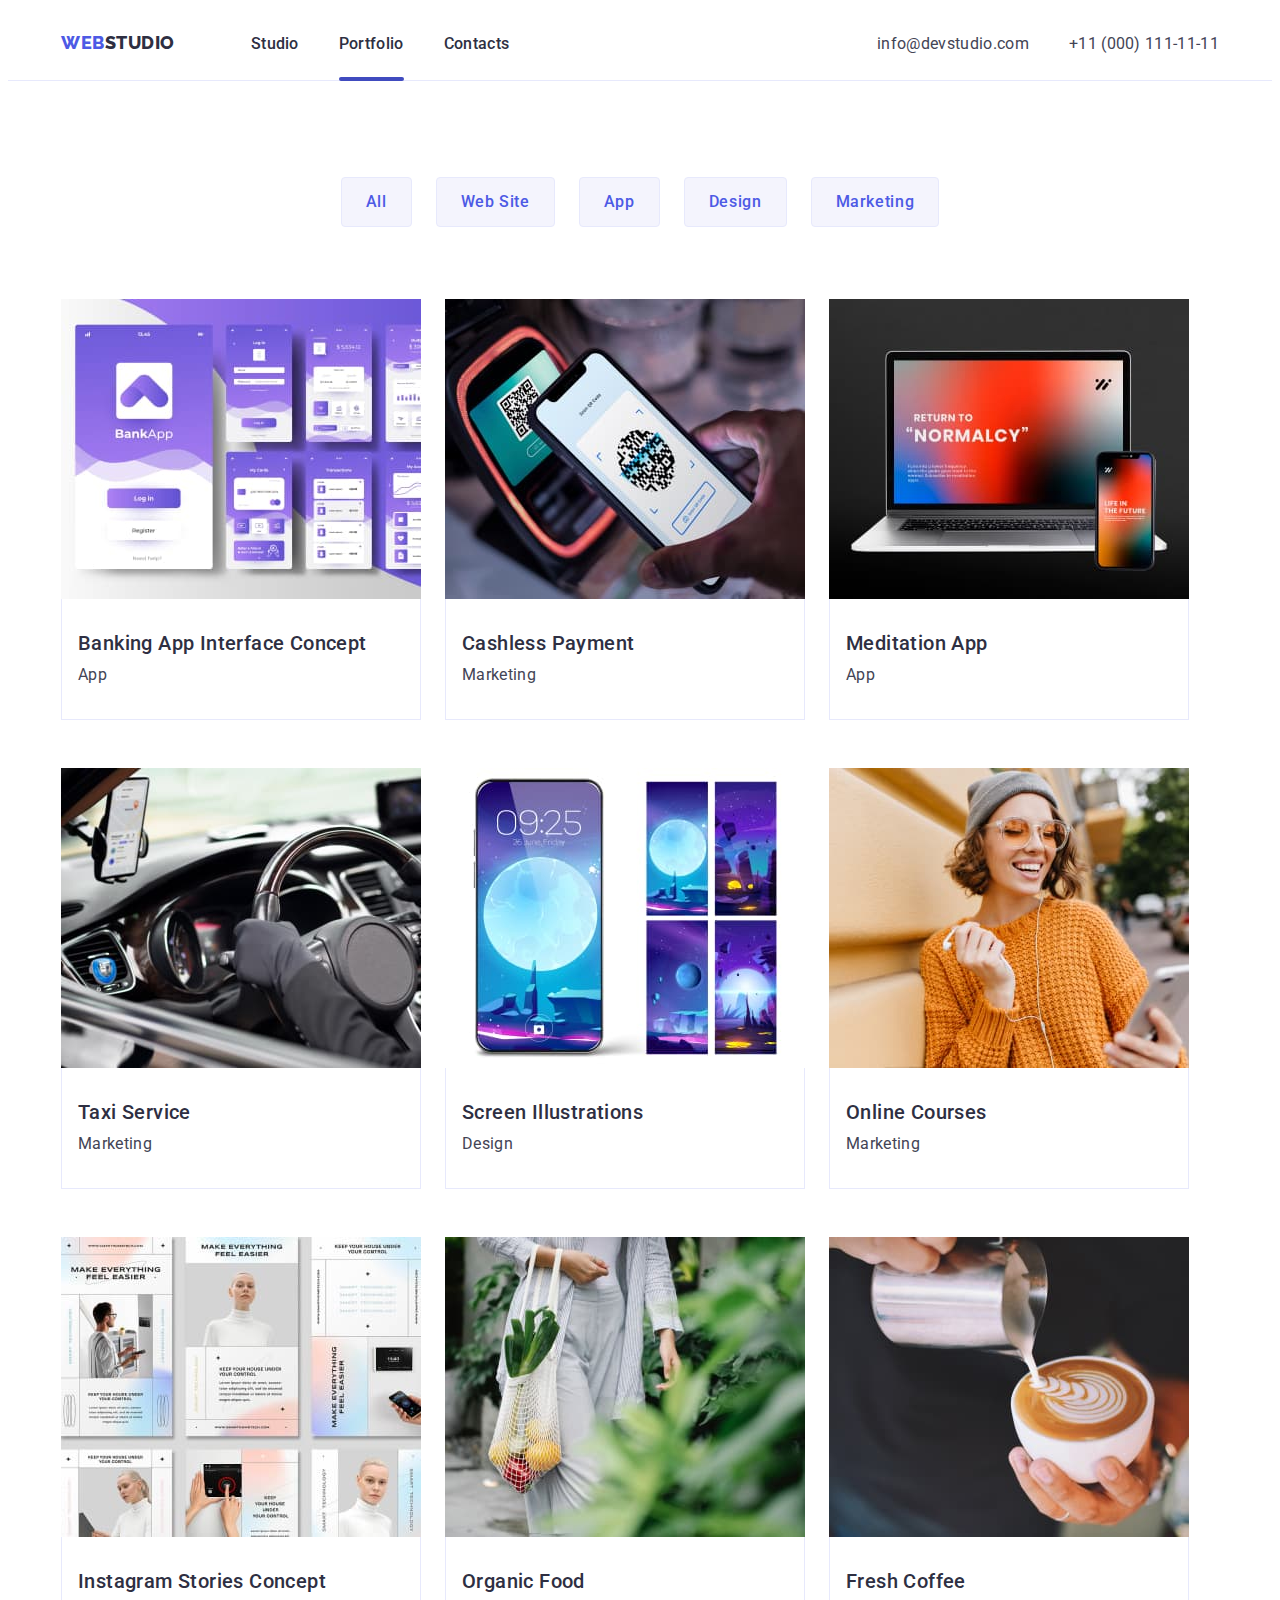
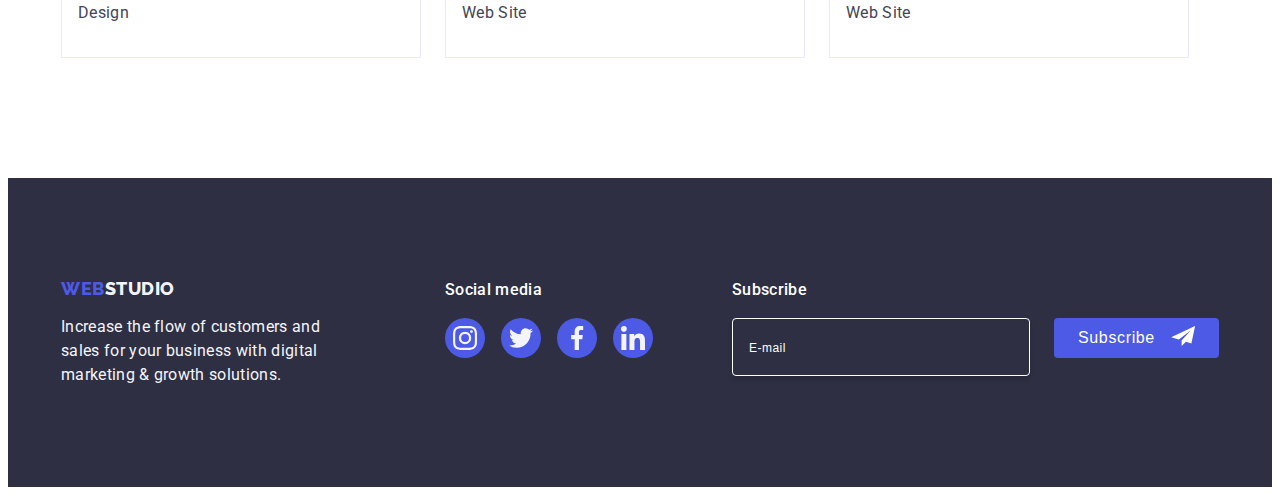
==== portfolio.html @ 1d6feeb5 "Initial commit" ====
<!DOCTYPE html>
<html lang="en">
  <head>
    <meta charset="UTF-8" />
    <meta http-equiv="X-UA-Compatible" content="IE=edge" />
    <meta name="viewport" content="width=device-width, initial-scale=1.0" />
    <link rel="preconnect" href="https://fonts.googleapis.com" />
    <link rel="preconnect" href="https://fonts.gstatic.com" crossorigin />
    <link
      href="https://fonts.googleapis.com/css2?family=Raleway:wght@800&family=Roboto:wght@400;500;700;900&display=swap"
      rel="stylesheet"
    />
    <link
      rel="stylesheet"
      href="https://cdnjs.cloudflare.com/ajax/libs/modern-normalize/1.1.0/modern-normalize.min.css"
      integrity="sha512-wpPYUAdjBVSE4KJnH1VR1HeZfpl1ub8YT/NKx4PuQ5NmX2tKuGu6U/JRp5y+Y8XG2tV+wKQpNHVUX03MfMFn9Q=="
      crossorigin="anonymous"
      referrerpolicy="no-referrer"
    />
    <link rel="stylesheet" href="./css/styles.css" />
    <title>WebStudio</title>
  </head>

  <body>
    <!-- HEADER -->
    <header class="header">
      <div class="container container-header">
        <nav class="header-navigation">
          <a class="logo link header-padding" href="./index.html"
            >Web<span class="logo-black">Studio</span></a
          >
          <ul class="header-menu list">
            <li class="header-item">
              <a class="header-link link header-padding" href="./index.html"
                >Studio</a
              >
            </li>
            <li class="header-item">
              <a
                class="header-link link header-padding current"
                href="./portfolio.html"
                >Portfolio</a
              >
            </li>
            <li class="header-item">
              <a class="header-link link header-padding" href="">Contacts</a>
            </li>
          </ul>
        </nav>
        <address class="contacts">
          <ul class="contacts-list list">
            <li>
              <a
                class="contacts-item link header-padding"
                href="mailto:info@devstudio.com"
                >info@devstudio.com</a
              >
            </li>
            <li>
              <a
                class="contacts-item link header-padding"
                href="tel:+110001111111"
                >+11 (000) 111-11-11</a
              >
            </li>
          </ul>
        </address>
      </div>
    </header>
    <main>
      <!-- FILTER -->
      <section class="portfolio">
        <div class="container">
          <h1 class="visually-hidden">Portfolio</h1>
          <ul class="filter-list list">
            <li class="filter-item">
              <button class="filter-btn" type="button">All</button>
            </li>
            <li class="filter-item">
              <button class="filter-btn" type="button">Web Site</button>
            </li>
            <li class="filter-item">
              <button class="filter-btn" type="button">App</button>
            </li>
            <li class="filter-item">
              <button class="filter-btn" type="button">Design</button>
            </li>
            <li class="filter-item">
              <button class="filter-btn" type="button">Marketing</button>
            </li>
          </ul>
          <ul class="portfolio-list list">
            <li class="portfolio-item">
              <a class="portfolio-link link" href="">
                <div class="portfolio-cover-wrap">
                  <img
                    src="./images/portfolio/banking.jpg"
                    alt="Banking app"
                    width="360"
                    height="300"
                  />
                  <p class="portfolio-cover-text">
                    14 Stylish and User-Friendly App Design Concepts · Task
                    Manager App · Calorie Tracker App · Exotic Fruit Ecommerce
                    App · Cloud Storage App
                  </p>
                </div>
                <div class="portfolio-item-footer">
                  <h2 class="portfolio-description">
                    Banking App Interface Concept
                  </h2>
                  <p class="portfolio-class">App</p>
                </div>
              </a>
            </li>
            <li class="portfolio-item">
              <a class="portfolio-link link" href="">
                <div class="portfolio-cover-wrap">
                  <img
                    src="./images/portfolio/cashless.jpg"
                    alt="Cashless Payment"
                    width="360"
                    height="300"
                  />
                  <p class="portfolio-cover-text">
                    14 Stylish and User-Friendly App Design Concepts · Task
                    Manager App · Calorie Tracker App · Exotic Fruit Ecommerce
                    App · Cloud Storage App
                  </p>
                </div>
                <div class="portfolio-item-footer">
                  <h2 class="portfolio-description">Cashless Payment</h2>
                  <p class="portfolio-class">Marketing</p>
                </div>
              </a>
            </li>
            <li class="portfolio-item">
              <a class="portfolio-link link" href="">
                <div class="portfolio-cover-wrap">
                  <img
                    src="./images/portfolio/meditation.jpg"
                    alt="Meditation App"
                    width="360"
                    height="300"
                  />
                  <p class="portfolio-cover-text">
                    14 Stylish and User-Friendly App Design Concepts · Task
                    Manager App · Calorie Tracker App · Exotic Fruit Ecommerce
                    App · Cloud Storage App
                  </p>
                </div>
                <div class="portfolio-item-footer">
                  <h2 class="portfolio-description">Meditation App</h2>
                  <p class="portfolio-class">App</p>
                </div>
              </a>
            </li>
            <li class="portfolio-item">
              <a class="portfolio-link link" href="">
                <div class="portfolio-cover-wrap">
                  <img
                    src="./images/portfolio/taxi.jpg"
                    alt="Taxi driver"
                    width="360"
                    height="300"
                  />
                  <p class="portfolio-cover-text">
                    14 Stylish and User-Friendly App Design Concepts · Task
                    Manager App · Calorie Tracker App · Exotic Fruit Ecommerce
                    App · Cloud Storage App
                  </p>
                </div>
                <div class="portfolio-item-footer">
                  <h2 class="portfolio-description">Taxi Service</h2>
                  <p class="portfolio-class">Marketing</p>
                </div>
              </a>
            </li>
            <li class="portfolio-item">
              <a class="portfolio-link link" href="">
                <div class="portfolio-cover-wrap">
                  <img
                    src="./images/portfolio/screen.jpg"
                    alt="Screen illustration on smartphone"
                    width="360"
                    height="300"
                  />
                  <p class="portfolio-cover-text">
                    14 Stylish and User-Friendly App Design Concepts · Task
                    Manager App · Calorie Tracker App · Exotic Fruit Ecommerce
                    App · Cloud Storage App
                  </p>
                </div>
                <div class="portfolio-item-footer">
                  <h2 class="portfolio-description">Screen Illustrations</h2>
                  <p class="portfolio-class">Design</p>
                </div>
              </a>
            </li>
            <li class="portfolio-item">
              <a class="portfolio-link link" href="">
                <div class="portfolio-cover-wrap">
                  <img
                    src="./images/portfolio/courses.jpg"
                    alt="Woman with smartphone"
                    width="360"
                    height="300"
                  />
                  <p class="portfolio-cover-text">
                    14 Stylish and User-Friendly App Design Concepts · Task
                    Manager App · Calorie Tracker App · Exotic Fruit Ecommerce
                    App · Cloud Storage App
                  </p>
                </div>
                <div class="portfolio-item-footer">
                  <h2 class="portfolio-description">Online Courses</h2>
                  <p class="portfolio-class">Marketing</p>
                </div>
              </a>
            </li>
            <li class="portfolio-item">
              <a class="portfolio-link link" href="">
                <div class="portfolio-cover-wrap">
                  <img
                    src="./images/portfolio/instagram.jpg"
                    alt="Instagram stories concept"
                    width="360"
                    height="300"
                  />
                  <p class="portfolio-cover-text">
                    14 Stylish and User-Friendly App Design Concepts · Task
                    Manager App · Calorie Tracker App · Exotic Fruit Ecommerce
                    App · Cloud Storage App
                  </p>
                </div>
                <div class="portfolio-item-footer">
                  <h2 class="portfolio-description">
                    Instagram Stories Concept
                  </h2>
                  <p class="portfolio-class">Design</p>
                </div>
              </a>
            </li>
            <li class="portfolio-item">
              <a class="portfolio-link link" href="">
                <div class="portfolio-cover-wrap">
                  <img
                    src="./images/portfolio/organic.jpg"
                    alt="Woman with a bag of food"
                    width="360"
                    height="300"
                  />
                  <p class="portfolio-cover-text">
                    14 Stylish and User-Friendly App Design Concepts · Task
                    Manager App · Calorie Tracker App · Exotic Fruit Ecommerce
                    App · Cloud Storage App
                  </p>
                </div>
                <div class="portfolio-item-footer">
                  <h2 class="portfolio-description">Organic Food</h2>
                  <p class="portfolio-class">Web Site</p>
                </div>
              </a>
            </li>
            <li class="portfolio-item">
              <a class="portfolio-link link" href="">
                <div class="portfolio-cover-wrap">
                  <img
                    src="./images/portfolio/coffee.jpg"
                    alt="Cup of coffee"
                    width="360"
                    height="300"
                  />
                  <p class="portfolio-cover-text">
                    14 Stylish and User-Friendly App Design Concepts · Task
                    Manager App · Calorie Tracker App · Exotic Fruit Ecommerce
                    App · Cloud Storage App
                  </p>
                </div>
                <div class="portfolio-item-footer">
                  <h2 class="portfolio-description">Fresh Coffee</h2>
                  <p class="portfolio-class">Web Site</p>
                </div>
              </a>
            </li>
          </ul>
        </div>
      </section>
    </main>
    <!-- FOOTER -->
    <footer class="footer">
      <div class="container container-footer">
        <div class="container-logo">
          <a class="logo link" href="./index.html"
            >Web<span class="logo-white">Studio</span></a
          >
          <p class="footer-text">
            Increase the flow of customers and sales for your business with
            digital marketing & growth solutions.
          </p>
        </div>
        <div class="container-media">
          <p class="footer-title">Social media</p>
          <ul class="media-list list">
            <li class="media-item">
              <a href="" class="media-link link">
                <svg class="media-icon" width="24px" height="24px">
                  <use href="./images/icons.svg#icon-instagram"></use>
                </svg>
              </a>
            </li>
            <li class="media-item">
              <a href="" class="media-link link">
                <svg class="media-icon" width="24px" height="24px">
                  <use href="./images/icons.svg#icon-twitter"></use>
                </svg>
              </a>
            </li>
            <li class="media-item">
              <a href="" class="media-link link">
                <svg class="media-icon" width="24px" height="24px">
                  <use href="./images/icons.svg#icon-facebook"></use>
                </svg>
              </a>
            </li>
            <li class="media-item">
              <a href="" class="media-link link">
                <svg class="media-icon" width="24px" height="24px">
                  <use href="./images/icons.svg#icon-linkedin"></use>
                </svg>
              </a>
            </li>
          </ul>
        </div>
        <form class="footer-form">
          <p class="footer-title">Subscribe</p>
          <div class="subscribe-wrap">
            <div class="subscribe-input-wrap">
              <input
                type="email"
                class="subscribe-input"
                name="user-email"
                id="subscribe-email"
                placeholder="E-mail"
              />
              <label for="subscribe-email"></label>
            </div>
            <div class="btn-subscribe-wrap">
              <button type="submit" class="btn-subscribe">Subscribe</button>
              <svg class="subscribe-icon" width="24px" height="20px">
                <use href="./images/icons.svg#icon-send"></use>
              </svg>
            </div>
          </div>
        </form>
      </div>
    </footer>
  </body>
</html>
---- css/styles.css ----
body {
  font-family: "Roboto", sans-serif;
  color: var(--text-color);
  background-color: var(--background-color);
}

p,
h1,
h2,
h3,
h4,
h5,
h6 {
  margin: 0;
}

ul {
  margin: 0;
  padding-left: 0;
}

img {
  display: block;
}

.list {
  list-style: none;
}

.link {
  text-decoration: none;
}

:root {
  --brand-color: #4d5ae5;
  --brand-color-dark: #2e2f42;
  --brand-color-background: #2e2f42;
  --background-color: #ffffff;
  --backgroung-color-cards: #ffffff;
  --background-color-section: #f4f4fd;
  --text-color: #434455;
  --text-light-color: #ffffff;
  --text-color-footer: #f4f4fd;
  --active-color: #404bbf;
  --contacts-color: #434455;
  --filter-btn-color: #f4f4fd;
  --cubic: cubic-bezier(0.4, 0, 0.2, 1);
}

/* COMPONENTS */

.container {
  width: 1158px;
  padding-left: 15px;
  padding-right: 15px;
  margin: 0 auto;
}

.logo {
  font-family: "Raleway", sans-serif;
  font-weight: 800;
  font-size: 18px;
  line-height: 1.17;
  display: flex;
  align-items: center;
  letter-spacing: 0.03em;
  text-transform: uppercase;
  color: var(--brand-color);
}

.header-padding {
  padding-top: 24px;
  padding-bottom: 24px;
  display: block;
}

.sections {
  padding-top: 120px;
  padding-bottom: 120px;
}

.section-title {
  font-size: 36px;
  line-height: 1.11;
  text-align: center;
  letter-spacing: 0.02em;
  text-transform: capitalize;
  color: var(--brand-color-dark);
  margin-bottom: 72px;
}

.visually-hidden {
  position: absolute;
  width: 1px;
  height: 1px;
  margin: -1px;
  border: 0;
  padding: 0;
  white-space: nowrap;
  clip-path: inset(100%);
  clip: rect(0 0 0 0);
  overflow: hidden;
}

/* MODAL */

.backdrop {
  position: fixed;
  top: 0;
  width: 100%;
  height: 100%;
  background-color: rgba(46, 47, 66, 0.4);
  transition: opacity 250ms var(--cubic), visibility 250ms var(--cubic);
}

.modal {
  width: 408px;
  min-height: 576px;
  background-color: #fcfcfc;
  border-radius: 4px;
  box-shadow: 0px 2px 1px rgba(0, 0, 0, 0.2), 0px 1px 3px rgba(0, 0, 0, 0.12),
    1px 0px 1px rgba(0, 0, 0, 0.14);
  position: absolute;
  top: 50%;
  left: 50%;
  transform: translate(-50%, -50%) scale(1) rotate(0);
  padding: 24px;
  transition: transform 250ms var(--cubic);
}

.btn-modal {
  display: flex;
  width: 24px;
  height: 24px;
  background-color: #e7e9fc;
  border-radius: 50%;
  border: 1px solid rgba(0, 0, 0, 0.1);
  margin-left: auto;
  margin-bottom: 24px;
  align-items: center;
  justify-content: center;
  transition: background-color 250ms var(--cubic), border 250ms var(--cubic);
}

.btn-modal:focus {
  background-color: var(--active-color);
  border: transparent;
}
.btn-modal:focus .modal-icon-close {
  fill: #ffffff;
}

.modal-icon-close {
  fill: #2e2f42;
}

.is-hidden {
  opacity: 0;
  visibility: hidden;
  pointer-events: none;
}

.backdrop.is-hidden .modal {
  transform: translate(-50%, -50%) scale(0) rotate(180deg);
}

.modal-title {
  font-weight: 500;
  font-size: 16px;
  line-height: 1.5;
  text-align: center;
  letter-spacing: 0.02em;
  color: var(--brand-color-dark);
  margin-bottom: 16px;
}

.modal-label {
  font-weight: 400;
  font-size: 12px;
  line-height: 1.17;
  letter-spacing: 0.04em;
  text-align: center;
  color: #8e8f99;
}

.input-wrap {
  position: relative;
}

.modal-input {
  width: 100%;
  height: 40px;
  border: 1px solid rgba(46, 47, 66, 0.4);
  border-radius: 4px;
  margin-top: 4px;
  margin-bottom: 4px;
  padding: 8px 16px 8px 38px;
  transition: border-color 250ms var(--cubic);
}

.input-icon {
  position: absolute;
  top: 50%;
  left: 16px;
  transform: translateY(-50%);
  fill: #2e2f42;
  transition: fill 250ms var(--cubic);
}

.modal-input:focus {
  border-color: var(--brand-color);
  outline: transparent;
}

.modal-input:focus + .input-icon {
  fill: var(--brand-color);
}

.modal-textarea {
  width: 100%;
  height: 120px;
  border: 1px solid rgba(46, 47, 66, 0.4);
  border-radius: 4px;
  margin-top: 4px;
  margin-bottom: 16px;
  resize: none;
  padding: 8px 16px;
  transition: border-color 250ms var(--cubic);
}

.modal-textarea:focus {
  border-color: var(--brand-color);
  outline: transparent;
}

.modal-textarea::placeholder {
  font-weight: 400;
  font-size: 12px;
  line-height: 1.17;
  letter-spacing: 0.04em;
  color: #8e8f99;
}

.policy-label {
  display: flex;
  align-items: center;
}

.policy-link {
  color: var(--brand-color);
  margin-left: 5px;
}

.check-box {
  width: 16px;
  height: 16px;
  border: 1px solid rgba(46, 47, 66, 0.4);
  border-radius: 2px;
  margin-right: 8px;
  display: flex;
  align-items: center;
  justify-content: center;
  fill: transparent;
  transition: background-color 250ms var(--cubic), fill 250ms var(--cubic),
    border-color 250ms var(--cubic);
}

.policy-input:checked + .policy-label .check-box {
  background-color: var(--active-color);
  border-color: transparent;
  fill: #ffffff;
}

.btn-submit {
  width: 169px;
  height: 56px;
  background-color: var(--brand-color);
  border-color: transparent;
  border-radius: 4px;
  box-shadow: 0 4px 4px rgba(0, 0, 0, 0.15);
  font-family: "Roboto", sans-serif;
  font-style: normal;
  font-weight: 500;
  font-size: 16px;
  line-height: 1.5;
  letter-spacing: 0.04em;
  color: #ffffff;
  text-align: center;
  cursor: pointer;
  display: flex;
  margin-left: auto;
  margin-right: auto;
  align-items: center;
  justify-content: center;
  margin-top: 24px;
}

/* HEADER */

.header {
  border-bottom: 1px solid #e7e9fc;
}

.container-header {
  display: flex;
  align-items: center;
}

.header-navigation {
  display: flex;
}

.header-menu {
  display: flex;
  align-items: center;
  margin-left: 76px;
  gap: 40px;
}

.current {
  position: relative;
}

.current::after {
  content: "";
  position: absolute;
  width: 100%;
  height: 4px;
  border-radius: 2px;
  background-color: var(--active-color);
  left: 0;
  bottom: -1px;
}

.contacts-list {
  display: flex;
  gap: 40px;
}

.contacts {
  font-style: normal;
  margin-left: auto;
}

.logo-black {
  color: var(--brand-color-dark);
}
.header-link {
  font-weight: 500;
  font-size: 16px;
  line-height: 1.5;
  letter-spacing: 0.02em;
  color: var(--brand-color-dark);
  transition: color 250ms var(--cubic);
}

.header-link:hover,
.header-link:focus {
  color: var(--active-color);
}

.contacts-item {
  font-family: "Roboto", sans-serif;
  font-weight: 400;
  font-size: 16px;
  line-height: 1.5;
  letter-spacing: 0.02em;
  color: var(--contacts-color);
  transition: color 250ms var(--cubic);
}

.contacts-item:hover,
.contacts-item:focus {
  color: var(--active-color);
}

/* HERO */

.hero {
  background-color: var(--brand-color-background);
  padding-top: 191px;
  padding-bottom: 188px;
  background-image: linear-gradient(
      rgba(46, 47, 66, 0.7),
      rgba(46, 47, 66, 0.7)
    ),
    url(../images/background/people_office.jpg);
  background-repeat: no-repeat;
  background-position: center;
  background-size: cover;
  width: 1440px;
  margin: 0 auto;
}

.hero-title {
  font-size: 56px;
  line-height: 1.07;
  text-align: center;
  letter-spacing: 0.02em;
  color: var(--text-light-color);
  margin-bottom: 45px;
  margin-left: auto;
  margin-right: auto;
  max-width: 496px;
}

.hero-btn {
  min-width: 169px;
  font-family: "Roboto", sans-serif;
  font-style: normal;
  font-weight: 500;
  font-size: 16px;
  line-height: 1.5;
  display: flex;
  align-items: center;
  letter-spacing: 0.04em;
  color: var(--text-light-color);
  background-color: var(--brand-color);
  box-shadow: 0px 4px 4px rgba(0, 0, 0, 0.15);
  border-radius: 4px;
  border: transparent;
  padding: 16px 32px;
  margin-left: auto;
  margin-right: auto;
  cursor: pointer;
  transition: background-color 250ms var(--cubic);
}

.hero-btn:hover,
.hero-btn:focus {
  background-color: var(--active-color);
}

/* BENEFITS */

.benefits {
  padding-top: 120px;
}

.benefits-list {
  display: flex;
  gap: 24px;
}

.benefits-card {
  flex-basis: calc((100%-24px * 3) / 4);
}

.benefits-image {
  width: 264px;
  height: 112px;
  display: flex;
  align-items: center;
  justify-content: center;
  background-color: #f4f4fd;
  border-radius: 4px;
  margin-bottom: 8px;
}

.benefits-item {
  font-weight: 500;
  font-size: 20px;
  line-height: 1.2;
  letter-spacing: 0.02em;
  color: var(--brand-color-dark);
  margin-bottom: 8px;
}

.benefits-description {
  font-size: 16px;
  line-height: 1.5;
  letter-spacing: 0.02em;
  color: var(--text-color);
}

/* ABOUT */

.about-list {
  display: flex;
  gap: 24px;
}

.about-item {
  flex-basis: calc((100%-24px * 2) / 3);
}

/* TEAM */

.team-list {
  display: flex;
  gap: 24px;
}

.team-content {
  padding-top: 32px;
}

.team-name {
  font-weight: 500;
  font-size: 20px;
  line-height: 1.2;
  text-align: center;
  letter-spacing: 0.02em;
  color: var(--brand-color-dark);
  margin-bottom: 8px;
}

.team-position {
  font-size: 16px;
  line-height: 1.5;
  text-align: center;
  letter-spacing: 0.02em;
  color: var(--text-color);
  margin-bottom: 8px;
}

.team-soc-list {
  display: flex;
  justify-content: center;
  gap: 24px;
}

.team-soc-item {
  width: 40px;
  height: 40px;
}

.team-soc-link {
  width: 100%;
  height: 100%;
  border-radius: 50%;
  background-color: #4d5ae5;
  display: flex;
  align-items: center;
  justify-content: center;
  transition: background-color 250ms var(--cubic);
}

.team-soc-link:hover,
.team-soc-link:focus {
  background-color: #404bbf;
}

.team-soc-icon {
  fill: #f4f4fd;
}

.team-item {
  flex-basis: calc((100%-24px * 3) / 4);
  box-shadow: 0px 1px 6px rgba(46, 47, 66, 0.08),
    0px 1px 1px rgba(46, 47, 66, 0.16), 0px 2px 1px rgba(46, 47, 66, 0.08);
  border-radius: 0px 0px 4px 4px;
  background-color: var(--backgroung-color-cards);
  padding-bottom: 32px;
}

.team {
  background-color: var(--background-color-section);
}

/* CUSTOMERS */

.customers-list {
  display: flex;
  justify-content: center;
  align-content: center;
  gap: 24px;
}

.customers-item {
  width: 168px;
  height: 88px;
}

.customers-link {
  width: 100%;
  height: 100%;
  display: flex;
  justify-content: center;
  align-items: center;
  border: 1px solid #8e8f99;
  border-radius: 4px;
  color: #8e8f99;
  transition: color 250ms var(--cubic), border-color 250ms var(--cubic);
}

.customers-icon {
  fill: currentColor;
}

.customers-link:hover,
.customers-link:focus {
  border-color: #404bbf;
  color: #404bbf;
}

/* FOOTER */

.logo-white {
  color: var(--text-color-footer);
}

.footer {
  background-color: var(--brand-color-background);
  padding-top: 100px;
  padding-bottom: 100px;
}

.container-footer {
  display: flex;
}

.footer-text {
  font-size: 16px;
  line-height: 1.5;
  letter-spacing: 0.02em;
  color: var(--text-color-footer);
  margin-top: 16px;
  max-width: 264px;
}

.container-media {
  margin-left: 120px;
}

.footer-title {
  font-weight: 500;
  font-size: 16px;
  line-height: 1.5;
  letter-spacing: 0.02em;
  color: #ffffff;
  margin-bottom: 16px;
}

.media-list {
  display: flex;
  justify-content: center;
  align-items: center;
  gap: 16px;
}

.media-item {
  width: 40px;
  height: 40px;
}

.media-link {
  width: 100%;
  height: 100%;
  border-radius: 50%;
  background-color: #4d5ae5;
  display: flex;
  justify-content: center;
  align-items: center;
  transition: background-color 250ms var(--cubic);
}

.media-icon {
  fill: #f4f4fd;
}

.media-link:hover,
.media-link:focus {
  background-color: #31d0aa;
}

.footer-form {
  margin-left: auto;
}

.subscribe-wrap {
  display: flex;
}

.subscribe-input {
  width: 264px;
  height: 40px;
  border: 1px solid #ffffff;
  border-radius: 4px;
  box-shadow: 0 4px 4px rgba(0, 0, 0, 0.15);
  background-color: transparent;
  margin-right: 24px;
  padding: 8px 16px;
  color: #ffffff;
}

.subscribe-input::placeholder {
  font-size: 12px;
  line-height: 2;
  letter-spacing: 0.04em;
  color: #ffffff;
}

.btn-subscribe {
  width: 165px;
  height: 40px;
  background-color: var(--brand-color);
  border: transparent;
  border-radius: 4px;
  font-size: 16px;
  font-weight: 500;
  line-height: 1.5;
  text-align: left;
  letter-spacing: 0.04em;
  color: #ffffff;
  cursor: pointer;
  padding: 8px 24px;
}

.btn-subscribe-wrap {
  display: flex;
  position: relative;
}

.subscribe-icon {
  fill: #ffffff;
  position: absolute;
  top: 8px;
  right: 24px;
}

/* ===========PORTFOLIO========== */

/* FILTER */

.portfolio {
  padding-top: 96px;
  padding-bottom: 120px;
}

.filter-list {
  display: flex;
  margin-bottom: 72px;
  gap: 24px;
  justify-content: center;
}

.filter-btn {
  font-family: "Roboto", sans-serif;
  font-style: normal;
  font-weight: 500;
  font-size: 16px;
  line-height: 1.5;
  display: flex;
  align-items: center;
  text-align: center;
  letter-spacing: 0.04em;
  color: var(--brand-color);
  background-color: var(--filter-btn-color);
  cursor: pointer;
  padding: 12px 24px;
  min-width: 69px;
  border: 1px solid #e7e9fc;
  border-radius: 4px;
  transition: background-color 250ms var(--cubic), color 250ms var(--cubic),
    box-shadow 250ms var(--cubic), border 250ms var(--cubic);
}

.filter-btn:hover,
.filter-btn:focus {
  background-color: var(--active-color);
  color: var(--text-light-color);
  box-shadow: 0px 3px 1px rgba(0, 0, 0, 0.1), 0px 2px 1px rgba(0, 0, 0, 0.08),
    0px 2px 2px rgba(0, 0, 0, 0.12);
  border: transparent;
}

.portfolio-list {
  display: flex;
  flex-wrap: wrap;
  column-gap: 24px;
  row-gap: 48px;
}

.portfolio-item {
  flex-basis: calc ((100%-24px * 2)/3);
}

.portfolio-cover-wrap {
  position: relative;
  overflow: hidden;
}

.portfolio-cover-text {
  position: absolute;
  padding: 40px 32px;
  background-color: var(--brand-color);
  font-size: 16px;
  line-height: 1.5;
  letter-spacing: 0.02em;
  color: #f4f4fd;
  top: 0;
  height: 100%;
  transform: translateY(100%);
  transition: transform 250ms var(--cubic);
}

.portfolio-link:hover .portfolio-cover-text,
.portfolio-link:focus .portfolio-cover-text {
  transform: translate(0);
}

.portfolio-item-footer {
  padding-left: 16px;
  padding-top: 32px;
  padding-bottom: 32px;
  border-left: 1px solid #e7e9fc;
  border-right: 1px solid #e7e9fc;
  border-bottom: 1px solid #e7e9fc;
  transition: border-left 250ms var(--cubic), border-right 250ms var(--cubic),
    border-bottom 250ms var(--cubic), box-shadow 250ms var(--cubic);
}

.portfolio-link:hover > .portfolio-item-footer {
  border-left: 1px solid #f4f4fd;
  border-right: 1px solid #f4f4fd;
  border-bottom: 1px solid #f4f4fd;
  box-shadow: 0px 1px 6px rgba(46, 47, 66, 0.08),
    0px 1px 1px rgba(46, 47, 66, 0.16), 0px 2px 1px rgba(46, 47, 66, 0.08);
}

.portfolio-description {
  font-weight: 500;
  font-size: 20px;
  line-height: 1.2;
  letter-spacing: 0.02em;
  color: var(--brand-color-dark);
  margin-bottom: 8px;
}

.portfolio-class {
  font-size: 16px;
  line-height: 1.5;
  letter-spacing: 0.02em;
  color: var(--text-color);
}
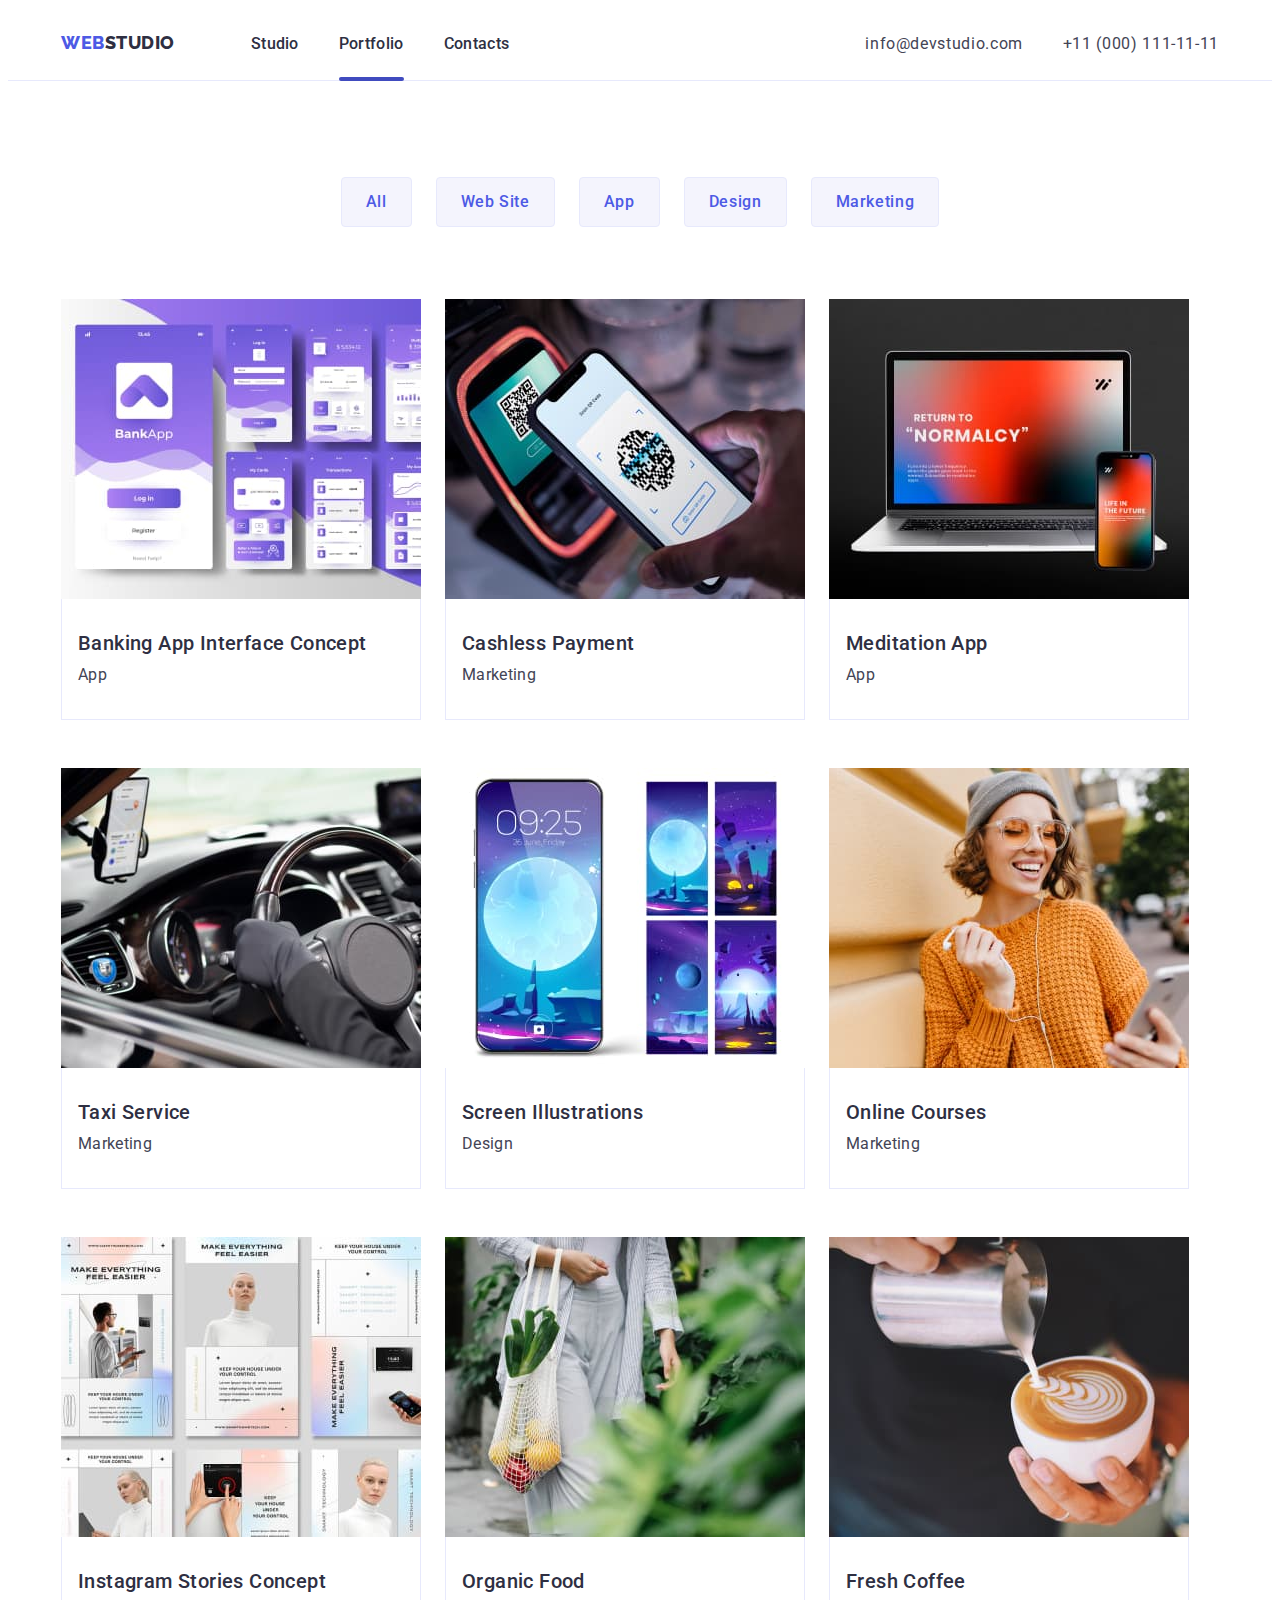
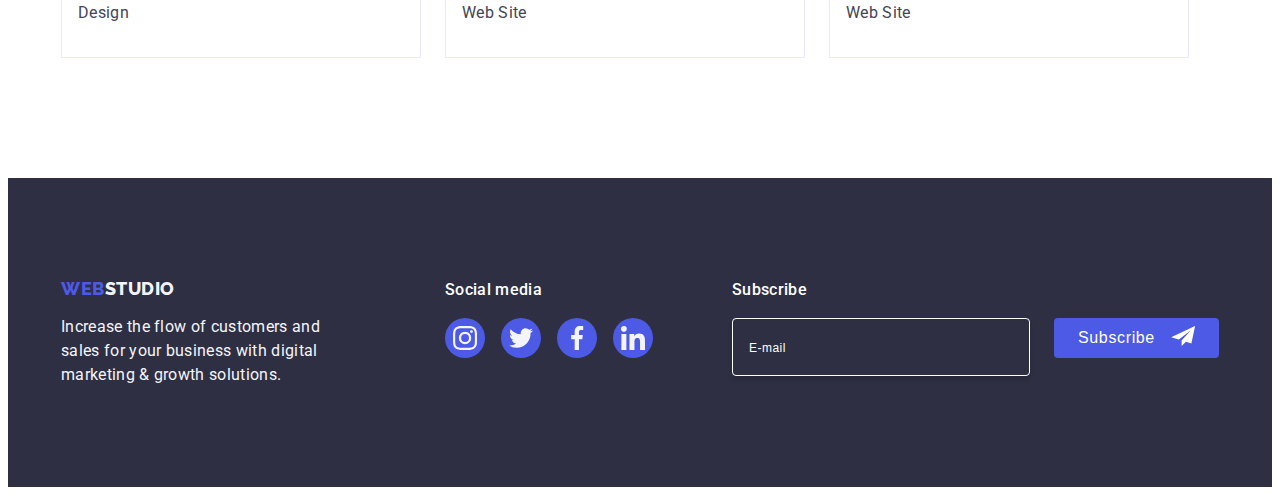
==== commit f7beaecf: "hw-07-01" ====
--- a/portfolio.html
+++ b/portfolio.html
@@ -18,6 +18,7 @@
       referrerpolicy="no-referrer"
     />
     <link rel="stylesheet" href="./css/styles.css" />
+    <link rel="stylesheet" href="./css/media.css" />
     <title>WebStudio</title>
   </head>
 
@@ -31,14 +32,14 @@
           >
           <ul class="header-menu list">
             <li class="header-item">
-              <a class="header-link link header-padding" href="./index.html"
+              <a
+                class="header-link link header-padding"
+                href="./index.html"
                 >Studio</a
               >
             </li>
             <li class="header-item">
-              <a
-                class="header-link link header-padding current"
-                href="./portfolio.html"
+              <a class="header-link link header-padding current" href="./portfolio.html"
                 >Portfolio</a
               >
             </li>
@@ -65,6 +66,77 @@
             </li>
           </ul>
         </address>
+        <button type="button" class="menu-open-btn" data-menu-open>
+          <svg class="menu-open-icon" width="32" height="22">
+            <use href="./images/icons.svg#icon-menu-open"></use>
+          </svg>
+        </button>
+      </div>
+      <div class="mobile-menu is-hidden" data-menu>
+        <div class="mobile-nav-wrap">
+          <button type="button" class="menu-close-btn" data-menu-close>
+            <svg class="menu-close-icon" width="8" height="8">
+              <use href="./images/icons.svg#icon-close"></use>
+            </svg>
+          </button>
+          <nav class="mobile-nav-wrap list">
+            <li class="mobile-item">
+              <a class="mobile-link link" href="./index.html">Studio</a>
+            </li>
+            <li class="mobile-item">
+              <a class="mobile-link link" href="./portfolio.html">Portfolio</a>
+            </li>
+            <li class="mobile-item">
+              <a class="mobile-link link" href="">Contacts</a>
+            </li>
+          </nav>
+        </div>
+        <div class="mobile-soc-wrap">
+          <address class="mobile-contacts">
+            <ul class="mobile-contacts-list list">
+              <li class="mobile-contacts-item">
+                <a class="phone-contacts link" href="tel:+110001111111"
+                  >+11 (000) 111-11-11</a
+                >
+              </li>
+              <li class="mobile-contacts-item">
+                <a class="mailto-contacts link" href="mailto:info@devstudio.com"
+                  >info@devstudio.com</a
+                >
+              </li>
+            </ul>
+          </address>
+          <ul class="mobile-media-list list">
+            <li class="media-item">
+              <a href="" class="media-link link">
+                <svg class="media-icon" width="24px" height="24px">
+                  <use href="./images/icons.svg#icon-instagram"></use>
+                </svg>
+              </a>
+            </li>
+            <li class="media-item">
+              <a href="" class="media-link link">
+                <svg class="media-icon" width="24px" height="24px">
+                  <use href="./images/icons.svg#icon-twitter"></use>
+                </svg>
+              </a>
+            </li>
+            <li class="media-item">
+              <a href="" class="media-link link">
+                <svg class="media-icon" width="24px" height="24px">
+                  <use href="./images/icons.svg#icon-facebook"></use>
+                </svg>
+              </a>
+            </li>
+            <li class="media-item">
+              <a href="" class="media-link link">
+                <svg class="media-icon" width="24px" height="24px">
+                  <use href="./images/icons.svg#icon-linkedin"></use>
+                </svg>
+              </a>
+            </li>
+          </ul>
+        </div>
       </div>
     </header>
     <main>
@@ -290,47 +362,49 @@
     <!-- FOOTER -->
     <footer class="footer">
       <div class="container container-footer">
-        <div class="container-logo">
-          <a class="logo link" href="./index.html"
-            >Web<span class="logo-white">Studio</span></a
-          >
-          <p class="footer-text">
-            Increase the flow of customers and sales for your business with
-            digital marketing & growth solutions.
-          </p>
-        </div>
-        <div class="container-media">
-          <p class="footer-title">Social media</p>
-          <ul class="media-list list">
-            <li class="media-item">
-              <a href="" class="media-link link">
-                <svg class="media-icon" width="24px" height="24px">
-                  <use href="./images/icons.svg#icon-instagram"></use>
-                </svg>
-              </a>
-            </li>
-            <li class="media-item">
-              <a href="" class="media-link link">
-                <svg class="media-icon" width="24px" height="24px">
-                  <use href="./images/icons.svg#icon-twitter"></use>
-                </svg>
-              </a>
-            </li>
-            <li class="media-item">
-              <a href="" class="media-link link">
-                <svg class="media-icon" width="24px" height="24px">
-                  <use href="./images/icons.svg#icon-facebook"></use>
-                </svg>
-              </a>
-            </li>
-            <li class="media-item">
-              <a href="" class="media-link link">
-                <svg class="media-icon" width="24px" height="24px">
-                  <use href="./images/icons.svg#icon-linkedin"></use>
-                </svg>
-              </a>
-            </li>
-          </ul>
+        <div class="logo-media-wrap">
+          <div class="container-logo">
+            <a class="logo link logo-mob" href="./index.html"
+              >Web<span class="logo-white">Studio</span></a
+            >
+            <p class="footer-text">
+              Increase the flow of customers and sales for your business with
+              digital marketing & growth solutions.
+            </p>
+          </div>
+          <div class="container-media">
+            <p class="footer-title">Social media</p>
+            <ul class="media-list list">
+              <li class="media-item">
+                <a href="" class="media-link link">
+                  <svg class="media-icon" width="24px" height="24px">
+                    <use href="./images/icons.svg#icon-instagram"></use>
+                  </svg>
+                </a>
+              </li>
+              <li class="media-item">
+                <a href="" class="media-link link">
+                  <svg class="media-icon" width="24px" height="24px">
+                    <use href="./images/icons.svg#icon-twitter"></use>
+                  </svg>
+                </a>
+              </li>
+              <li class="media-item">
+                <a href="" class="media-link link">
+                  <svg class="media-icon" width="24px" height="24px">
+                    <use href="./images/icons.svg#icon-facebook"></use>
+                  </svg>
+                </a>
+              </li>
+              <li class="media-item">
+                <a href="" class="media-link link">
+                  <svg class="media-icon" width="24px" height="24px">
+                    <use href="./images/icons.svg#icon-linkedin"></use>
+                  </svg>
+                </a>
+              </li>
+            </ul>
+          </div>
         </div>
         <form class="footer-form">
           <p class="footer-title">Subscribe</p>
@@ -355,5 +429,6 @@
         </form>
       </div>
     </footer>
+    <script src="./js/menu.js"></script>
   </body>
 </html>
--- a/css/styles.css
+++ b/css/styles.css
@@ -50,9 +50,9 @@
 /* COMPONENTS */
 
 .container {
-  width: 1158px;
-  padding-left: 15px;
-  padding-right: 15px;
+  width: 100%;
+  padding-left: 16px;
+  padding-right: 16px;
   margin: 0 auto;
 }
 
@@ -68,6 +68,14 @@
   color: var(--brand-color);
 }
 
+.logo-black {
+  color: var(--brand-color-dark);
+}
+
+.logo-white {
+  color: var(--text-color-footer);
+}
+
 .header-padding {
   padding-top: 24px;
   padding-bottom: 24px;
@@ -75,8 +83,8 @@
 }
 
 .sections {
-  padding-top: 120px;
-  padding-bottom: 120px;
+  padding-top: 96px;
+  padding-bottom: 96px;
 }
 
 .section-title {
@@ -102,6 +110,12 @@
   overflow: hidden;
 }
 
+.is-hidden {
+  opacity: 0;
+  visibility: hidden;
+  pointer-events: none;
+}
+
 /* MODAL */
 
 .backdrop {
@@ -114,7 +128,7 @@
 }
 
 .modal {
-  width: 408px;
+  width: 320px;
   min-height: 576px;
   background-color: #fcfcfc;
   border-radius: 4px;
@@ -142,22 +156,18 @@
   transition: background-color 250ms var(--cubic), border 250ms var(--cubic);
 }
 
-.btn-modal:focus {
+.btn-modal:focus,
+.btn-modal:hover {
   background-color: var(--active-color);
   border: transparent;
 }
-.btn-modal:focus .modal-icon-close {
+.btn-modal:focus .modal-icon-close,
+.btn-modal:hover .modal-icon-close {
   fill: #ffffff;
 }
 
 .modal-icon-close {
   fill: #2e2f42;
-}
-
-.is-hidden {
-  opacity: 0;
-  visibility: hidden;
-  pointer-events: none;
 }
 
 .backdrop.is-hidden .modal {
@@ -183,6 +193,10 @@
   color: #8e8f99;
 }
 
+.modal-label-mobile {
+  font-size: 9px;
+}
+
 .input-wrap {
   position: relative;
 }
@@ -192,6 +206,7 @@
   height: 40px;
   border: 1px solid rgba(46, 47, 66, 0.4);
   border-radius: 4px;
+  background-color: #fcfcfc;
   margin-top: 4px;
   margin-bottom: 4px;
   padding: 8px 16px 8px 38px;
@@ -221,6 +236,7 @@
   height: 120px;
   border: 1px solid rgba(46, 47, 66, 0.4);
   border-radius: 4px;
+  background-color: #fcfcfc;
   margin-top: 4px;
   margin-bottom: 16px;
   resize: none;
@@ -304,6 +320,7 @@
 .container-header {
   display: flex;
   align-items: center;
+  justify-content: space-between;
 }
 
 .header-navigation {
@@ -311,97 +328,182 @@
 }
 
 .header-menu {
-  display: flex;
-  align-items: center;
-  margin-left: 76px;
-  gap: 40px;
-}
-
-.current {
-  position: relative;
-}
-
-.current::after {
-  content: "";
-  position: absolute;
-  width: 100%;
-  height: 4px;
-  border-radius: 2px;
+  display: none;
+}
+
+.contacts-list {
+  display: none;
+}
+
+.menu-open-btn {
+  width: 32px;
+  height: 22px;
+  padding: 0;
+  display: flex;
+  justify-content: center;
+  align-items: center;
+  background-color: transparent;
+  border: transparent;
+  cursor: pointer;
+}
+
+.menu-open-icon {
+  stroke: #2e2f42;
+}
+
+.mobile-menu {
+  position: fixed;
+  top: 0;
+  width: 100vw;
+  height: 100vh;
+  background-color: #ffffff;
+  padding: 24px 24px 40px 40px;
+  z-index: 2;
+  display: flex;
+  flex-direction: column;
+  justify-content: space-between;
+}
+
+.mobile-nav-wrap {
+  margin-bottom: 64px;
+}
+
+.menu-close-btn {
+  display: flex;
+  width: 24px;
+  height: 24px;
+  padding: 0;
+  background-color: rgba(231, 233, 252, 0.1);
+  border-radius: 50%;
+  border: 1px solid rgba(46, 47, 66, 0.1);
+  align-items: center;
+  justify-content: center;
+  margin-left: auto;
+  margin-bottom: 32px;
+  transition: background-color 250ms var(--cubic), border 250ms var(--cubic);
+}
+
+.menu-close-icon {
+  fill: #2e2f42;
+  transition: fill 250ms var(--cubic);
+}
+
+.menu-close-btn:focus,
+.menu-close-btn:hover {
   background-color: var(--active-color);
-  left: 0;
-  bottom: -1px;
-}
-
-.contacts-list {
-  display: flex;
-  gap: 40px;
-}
-
-.contacts {
-  font-style: normal;
-  margin-left: auto;
-}
-
-.logo-black {
-  color: var(--brand-color-dark);
-}
-.header-link {
-  font-weight: 500;
-  font-size: 16px;
-  line-height: 1.5;
+  border: transparent;
+}
+.menu-close-btn:focus .menu-close-icon,
+.menu-close-btn:hover .menu-close-icon {
+  fill: #ffffff;
+}
+
+.mobile-link {
+  font-weight: 700;
+  font-size: 36px;
+  line-height: 1.11;
   letter-spacing: 0.02em;
   color: var(--brand-color-dark);
   transition: color 250ms var(--cubic);
 }
 
-.header-link:hover,
-.header-link:focus {
+.mobile-link:hover,
+.mobile-link:focus {
   color: var(--active-color);
 }
 
-.contacts-item {
+.mobile-item:not(:last-child) {
+  margin-bottom: 40px;
+}
+
+.phone-contacts {
   font-family: "Roboto", sans-serif;
-  font-weight: 400;
-  font-size: 16px;
-  line-height: 1.5;
+  font-weight: 700;
+  font-size: 24px;
+  line-height: 1.11;
   letter-spacing: 0.02em;
   color: var(--contacts-color);
   transition: color 250ms var(--cubic);
 }
 
-.contacts-item:hover,
-.contacts-item:focus {
-  color: var(--active-color);
+.phone-contacts:hover,
+.phone-contacts:focus {
+  color: var(--brand-color);
+}
+
+.mobile-contacts {
+  font-style: normal;
+}
+
+.mailto-contacts {
+  font-family: "Roboto", sans-serif;
+  font-weight: 500;
+  font-size: 20px;
+  line-height: 1.2;
+  letter-spacing: 0.02em;
+  color: var(--contacts-color);
+  transition: color 250ms var(--cubic);
+}
+
+.mailto-contacts:hover,
+.mailto-contacts:focus {
+  color: var(--brand-color);
+}
+
+.mobile-contacts-item:not(:last-child) {
+  margin-bottom: 40px;
+}
+
+.mobile-contacts {
+  margin-bottom: 48px;
+}
+
+.mobile-media-list {
+  display: flex;
+  align-items: center;
+  gap: 24px;
 }
 
 /* HERO */
 
 .hero {
   background-color: var(--brand-color-background);
-  padding-top: 191px;
-  padding-bottom: 188px;
+  padding-top: 112px;
+  padding-bottom: 112px;
   background-image: linear-gradient(
       rgba(46, 47, 66, 0.7),
       rgba(46, 47, 66, 0.7)
     ),
-    url(../images/background/people_office.jpg);
+    url(../images/background/people_office_mob_1x.jpg);
   background-repeat: no-repeat;
   background-position: center;
   background-size: cover;
-  width: 1440px;
+  width: 100%;
   margin: 0 auto;
 }
 
+@media (min-device-pixel-ratio: 2),
+  (min-resolution: 192dpi),
+  (min-resolution: 2dppx) {
+  .hero {
+    background-image: linear-gradient(
+        rgba(46, 47, 66, 0.7),
+        rgba(46, 47, 66, 0.7)
+      ),
+      url(../images/background/people_office_mob_2x.jpg);
+  }
+}
+
 .hero-title {
-  font-size: 56px;
-  line-height: 1.07;
+  font-size: 36px;
+  line-height: 1.11;
   text-align: center;
   letter-spacing: 0.02em;
   color: var(--text-light-color);
-  margin-bottom: 45px;
+  margin-bottom: 72px;
   margin-left: auto;
   margin-right: auto;
-  max-width: 496px;
+  max-width: 320px;
 }
 
 .hero-btn {
@@ -434,34 +536,20 @@
 /* BENEFITS */
 
 .benefits {
-  padding-top: 120px;
-}
-
-.benefits-list {
-  display: flex;
-  gap: 24px;
-}
-
-.benefits-card {
-  flex-basis: calc((100%-24px * 3) / 4);
+  padding-top: 96px;
+  padding-bottom: 96px;
 }
 
 .benefits-image {
-  width: 264px;
-  height: 112px;
-  display: flex;
-  align-items: center;
-  justify-content: center;
-  background-color: #f4f4fd;
-  border-radius: 4px;
-  margin-bottom: 8px;
+  display: none;
 }
 
 .benefits-item {
   font-weight: 500;
-  font-size: 20px;
-  line-height: 1.2;
-  letter-spacing: 0.02em;
+  font-size: 36px;
+  line-height: 1.11;
+  letter-spacing: 0.02em;
+  text-align: center;
   color: var(--brand-color-dark);
   margin-bottom: 8px;
 }
@@ -473,22 +561,23 @@
   color: var(--text-color);
 }
 
+.benefits-card:not(:last-child) {
+  margin-bottom: 72px;
+}
+
 /* ABOUT */
 
-.about-list {
-  display: flex;
-  gap: 24px;
-}
-
-.about-item {
-  flex-basis: calc((100%-24px * 2) / 3);
+.about {
+  display: none;
 }
 
 /* TEAM */
 
 .team-list {
   display: flex;
-  gap: 24px;
+  flex-wrap: wrap;
+  justify-content: center;
+  gap: 72px;
 }
 
 .team-content {
@@ -546,7 +635,7 @@
 }
 
 .team-item {
-  flex-basis: calc((100%-24px * 3) / 4);
+  flex-basis: 264px;
   box-shadow: 0px 1px 6px rgba(46, 47, 66, 0.08),
     0px 1px 1px rgba(46, 47, 66, 0.16), 0px 2px 1px rgba(46, 47, 66, 0.08);
   border-radius: 0px 0px 4px 4px;
@@ -562,13 +651,15 @@
 
 .customers-list {
   display: flex;
+  flex-wrap: wrap;
   justify-content: center;
   align-content: center;
-  gap: 24px;
+  column-gap: 16px;
+  row-gap: 72px;
 }
 
 .customers-item {
-  width: 168px;
+  flex-basis: calc((100% - 16px) / 2);
   height: 88px;
 }
 
@@ -596,18 +687,15 @@
 
 /* FOOTER */
 
-.logo-white {
-  color: var(--text-color-footer);
-}
-
 .footer {
   background-color: var(--brand-color-background);
-  padding-top: 100px;
-  padding-bottom: 100px;
-}
-
-.container-footer {
-  display: flex;
+  padding-top: 96px;
+  padding-bottom: 96px;
+}
+
+.logo-mob {
+  display: flex;
+  justify-content: center;
 }
 
 .footer-text {
@@ -615,12 +703,8 @@
   line-height: 1.5;
   letter-spacing: 0.02em;
   color: var(--text-color-footer);
-  margin-top: 16px;
+  margin: 16px auto 0 auto;
   max-width: 264px;
-}
-
-.container-media {
-  margin-left: 120px;
 }
 
 .footer-title {
@@ -630,6 +714,8 @@
   letter-spacing: 0.02em;
   color: #ffffff;
   margin-bottom: 16px;
+  margin-top: 72px;
+  text-align: center;
 }
 
 .media-list {
@@ -664,22 +750,14 @@
   background-color: #31d0aa;
 }
 
-.footer-form {
-  margin-left: auto;
-}
-
-.subscribe-wrap {
-  display: flex;
-}
-
 .subscribe-input {
-  width: 264px;
+  width: 100%;
   height: 40px;
-  border: 1px solid #ffffff;
+  border: 1px solid rgba(255, 255, 255, 0.3);
   border-radius: 4px;
   box-shadow: 0 4px 4px rgba(0, 0, 0, 0.15);
   background-color: transparent;
-  margin-right: 24px;
+  margin: 0 0 16px 0;
   padding: 8px 16px;
   color: #ffffff;
 }
@@ -688,11 +766,12 @@
   font-size: 12px;
   line-height: 2;
   letter-spacing: 0.04em;
-  color: #ffffff;
+  color: rgba(255, 255, 255, 0.6);
 }
 
 .btn-subscribe {
-  width: 165px;
+  display: flex;
+  width: 100%;
   height: 40px;
   background-color: var(--brand-color);
   border: transparent;
@@ -700,7 +779,7 @@
   font-size: 16px;
   font-weight: 500;
   line-height: 1.5;
-  text-align: left;
+  align-items: left;
   letter-spacing: 0.04em;
   color: #ffffff;
   cursor: pointer;
@@ -708,8 +787,9 @@
 }
 
 .btn-subscribe-wrap {
-  display: flex;
   position: relative;
+  width: 165px;
+  margin: 0 auto;
 }
 
 .subscribe-icon {
--- a/css/media.css
+++ b/css/media.css
@@ -0,0 +1,383 @@
+/* MEDIA-MOBILE */
+
+@media screen and (min-width: 428px) {
+  .container {
+    width: 428px;
+  }
+
+  /* modal */
+
+  .modal {
+    width: 408px;
+  }
+
+  .modal-label-mobile {
+    font-size: 12px;
+  }
+
+  /* header */
+
+  .phone-contacts {
+    font-size: 36px;
+  }
+
+  .mobile-media-list {
+    gap: 56px;
+  }
+
+  /* hero */
+
+  .hero {
+    background-image: linear-gradient(
+        rgba(46, 47, 66, 0.7),
+        rgba(46, 47, 66, 0.7)
+      ),
+      url(../images/background/people_office_tab_1x.jpg);
+    background-repeat: no-repeat;
+    background-position: center;
+    background-size: cover;
+    width: 428px;
+  }
+
+  @media (min-device-pixel-ratio: 2),
+    (min-resolution: 192dpi),
+    (min-resolution: 2dppx) {
+    .hero {
+      background-image: linear-gradient(
+          rgba(46, 47, 66, 0.7),
+          rgba(46, 47, 66, 0.7)
+        ),
+        url(../images/background/people_office_tab_2x.jpg);
+    }
+  }
+}
+
+/* MEDIA-TABLET */
+
+@media screen and (min-width: 768px) {
+  .container {
+    width: 768px;
+  }
+
+  /* header */
+
+  .menu-open-btn {
+    display: none;
+  }
+
+  .container-header {
+    justify-content: start;
+  }
+
+  .header-menu {
+    display: flex;
+    align-items: center;
+    margin-left: 76px;
+    gap: 40px;
+  }
+
+  .current {
+    position: relative;
+  }
+
+  .current::after {
+    content: "";
+    position: absolute;
+    width: 100%;
+    height: 4px;
+    border-radius: 2px;
+    background-color: var(--active-color);
+    left: 0;
+    bottom: -1px;
+  }
+
+  .header-link {
+    font-weight: 500;
+    font-size: 16px;
+    line-height: 1.5;
+    letter-spacing: 0.02em;
+    color: var(--brand-color-dark);
+    transition: color 250ms var(--cubic);
+  }
+
+  .header-link:hover,
+  .header-link:focus {
+    color: var(--active-color);
+  }
+
+  .contacts-list {
+    display: block;
+  }
+
+  .contacts {
+    font-style: normal;
+    margin-left: auto;
+  }
+
+  .contacts-item {
+    font-family: "Roboto", sans-serif;
+    font-weight: 400;
+    font-size: 12px;
+    line-height: 1.17;
+    letter-spacing: 0.04em;
+    color: var(--contacts-color);
+    transition: color 250ms var(--cubic);
+    padding-top: 6px;
+    padding-bottom: 6px;
+  }
+
+  .contacts-item:hover,
+  .contacts-item:focus {
+    color: var(--active-color);
+  }
+
+  /* hero */
+
+  .hero {
+    width: 768px;
+  }
+
+  .hero-title {
+    font-size: 56px;
+    line-height: 1.07;
+    max-width: 496px;
+    margin-bottom: 36px;
+  }
+
+  /* benefits */
+
+  .benefits-list {
+    display: flex;
+    flex-wrap: wrap;
+    row-gap: 72px;
+    column-gap: 24px;
+  }
+  .benefits-card {
+    flex-basis: calc((100% - 24px) / 2);
+  }
+  .benefits-card:not(:last-child) {
+    margin-bottom: 0;
+  }
+
+  .benefits-item {
+    text-align: start;
+  }
+
+  /* team */
+
+  .team-list {
+    row-gap: 64px;
+    column-gap: 24px;
+  }
+
+  /* customers */
+
+  .customers-list {
+    width: 552px;
+    margin: 0 auto;
+    column-gap: 24px;
+    row-gap: 72px;
+  }
+
+  .customers-item {
+    flex-basis: calc((100% - (24px * 2)) / 3);
+  }
+
+  /* footer */
+
+  .container-footer {
+    width: 552px;
+    margin: 0 auto;
+  }
+
+  .logo-media-wrap {
+    display: flex;
+    gap: 24px;
+    margin-bottom: 72px;
+  }
+  .subscribe-wrap {
+    display: flex;
+    gap: 24px;
+  }
+
+  .logo-mob {
+    display: inline-block;
+  }
+
+  .footer-text {
+    margin: 16px 0 0 0;
+  }
+
+  .footer-title {
+    text-align: start;
+    margin-top: 0;
+  }
+
+  .subscribe-input {
+    width: 264px;
+  }
+
+  .btn-subscribe-wrap {
+    margin: 0;
+  }
+}
+
+/* MEDIA-DESKTOP */
+
+@media screen and (min-width: 1158px) {
+  .container {
+    width: 1158px;
+    padding-left: 15px;
+    padding-right: 15px;
+  }
+
+  .sections {
+    padding-top: 120px;
+    padding-bottom: 120px;
+  }
+
+  /* header */
+
+  .contacts-list {
+    display: flex;
+    gap: 40px;
+  }
+
+  .contacts-item {
+    font-size: 16px;
+    line-height: 1.5;
+    letter-spacing: 0.04em;
+    color: var(--contacts-color);
+    transition: color 250ms var(--cubic);
+    padding-top: 24px;
+    padding-bottom: 24px;
+  }
+
+  /* hero */
+
+  .hero {
+    width: 100%;
+    max-width: 1440px;
+    background-image: linear-gradient(
+        rgba(46, 47, 66, 0.7),
+        rgba(46, 47, 66, 0.7)
+      ),
+      url(../images/background/people_office.jpg);
+    background-repeat: no-repeat;
+    background-position: center;
+    background-size: cover;
+    padding-top: 188px;
+    padding-bottom: 188px;
+  }
+
+  @media (min-device-pixel-ratio: 2),
+    (min-resolution: 192dpi),
+    (min-resolution: 2dppx) {
+    .hero {
+      background-image: linear-gradient(
+          rgba(46, 47, 66, 0.7),
+          rgba(46, 47, 66, 0.7)
+        ),
+        url(../images/background/people_office_desk_2x.jpg);
+    }
+  }
+
+  .hero-title {
+    margin-bottom: 45px;
+  }
+
+  /* benefits */
+
+  .benefits {
+    padding-top: 120px;
+    padding-bottom: 120px;
+  }
+
+  .benefits-list {
+    display: flex;
+    gap: 24px;
+  }
+
+  .benefits-card {
+    flex-basis: calc((100% - 24px * 3) / 4);
+  }
+
+  .benefits-image {
+    width: 264px;
+    height: 112px;
+    display: flex;
+    align-items: center;
+    justify-content: center;
+    background-color: #f4f4fd;
+    border-radius: 4px;
+    margin-bottom: 8px;
+  }
+
+  .benefits-item {
+    font-size: 20px;
+    line-height: 1.2;
+  }
+
+  /* about */
+
+  .about {
+    display: block;
+    padding-top: 0;
+  }
+  .about-list {
+    display: flex;
+    gap: 24px;
+  }
+
+  .about-item {
+    flex-basis: calc((100%-24px * 2) / 3);
+  }
+
+  /* team */
+
+  .team-list {
+    display: flex;
+    gap: 24px;
+  }
+
+  .team-item {
+    flex-basis: calc((100% - 24px * 3) / 4);
+  }
+
+  /* customers */
+
+  .customers-list {
+    width: 100%;
+    gap: 24px;
+  }
+
+  .customers-item {
+    flex-basis: calc((100% - (24px * 5)) / 6);
+  }
+
+  /* footer */
+
+  .footer {
+    padding-top: 100px;
+    padding-bottom: 100px;
+  }
+
+  .container-footer {
+    display: flex;
+    justify-content: space-between;
+  }
+
+  .logo-media-wrap {
+    gap: 120px;
+    margin-bottom: 0;
+  }
+
+  .subscribe-input {
+    width: 264px;
+    border: 1px solid #ffffff;
+    margin: 0;
+  }
+  .subscribe-input::placeholder {
+    color: #ffffff;
+  }
+}
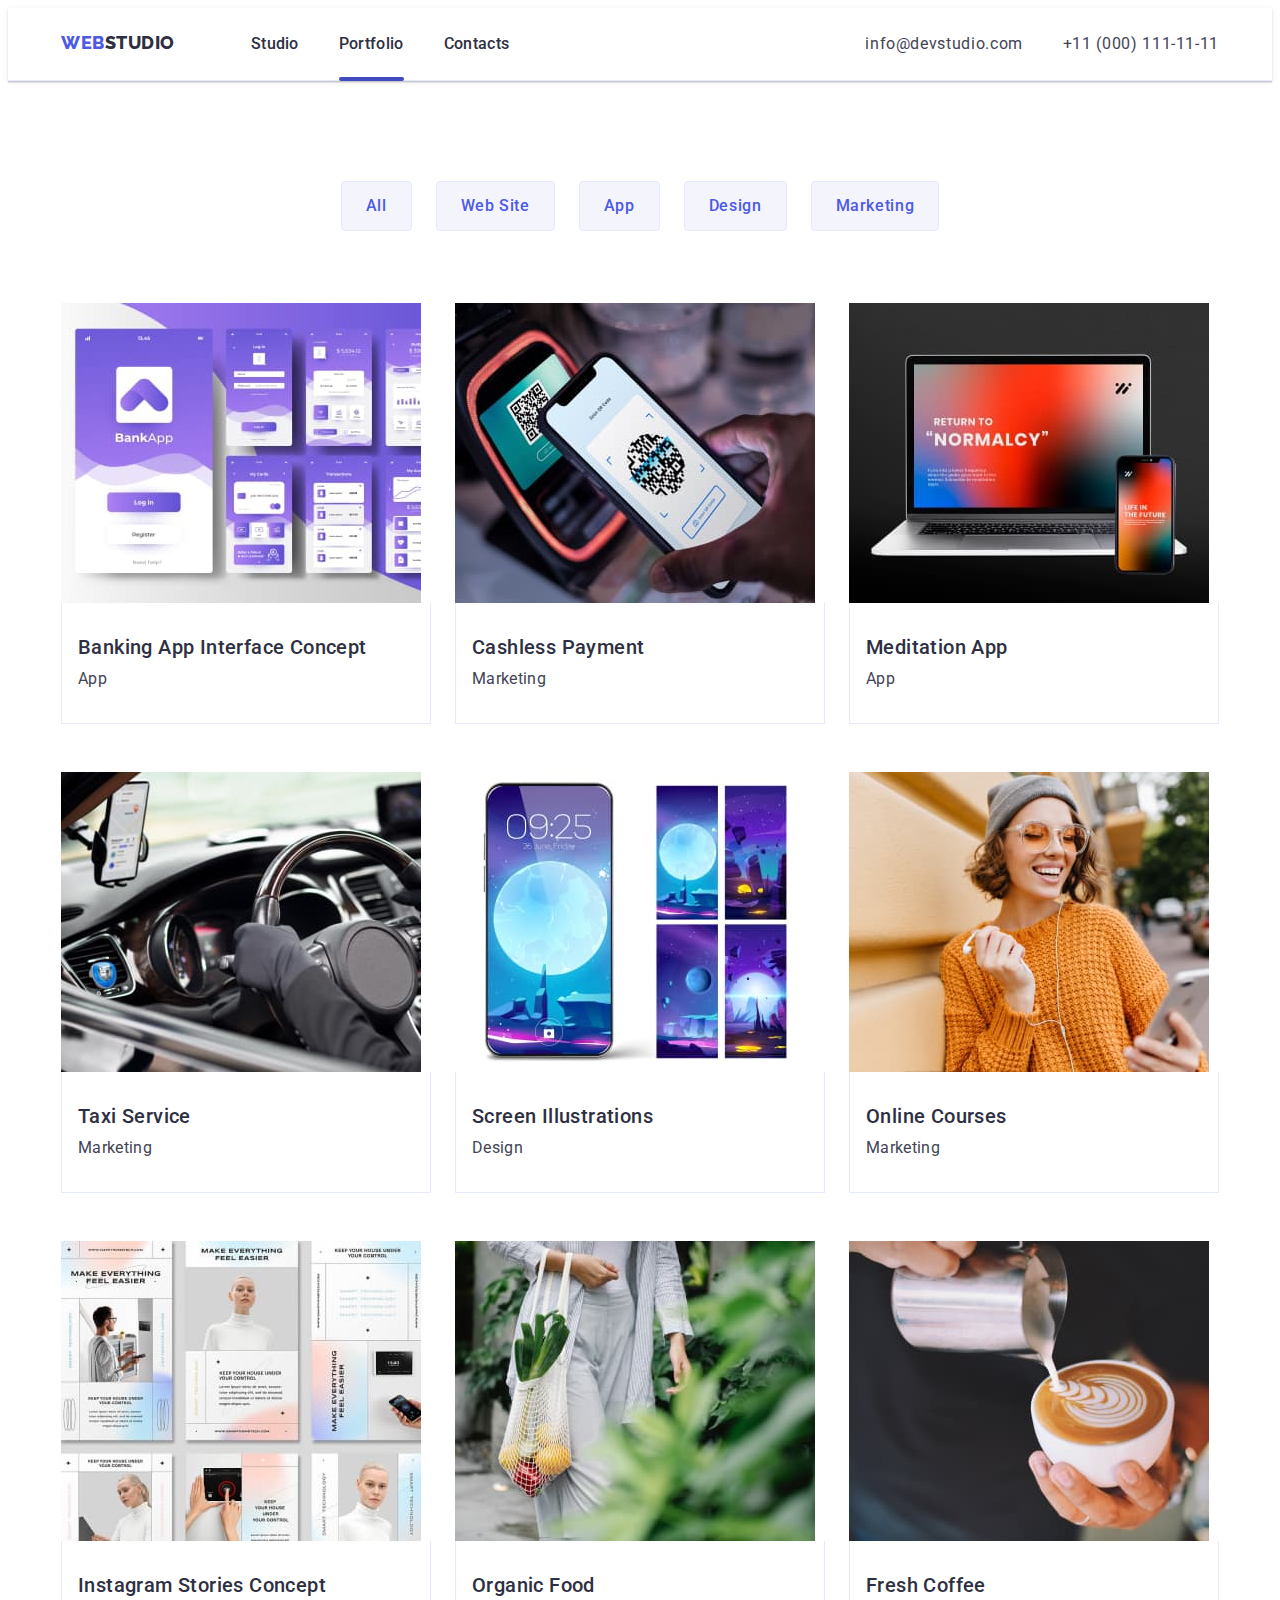
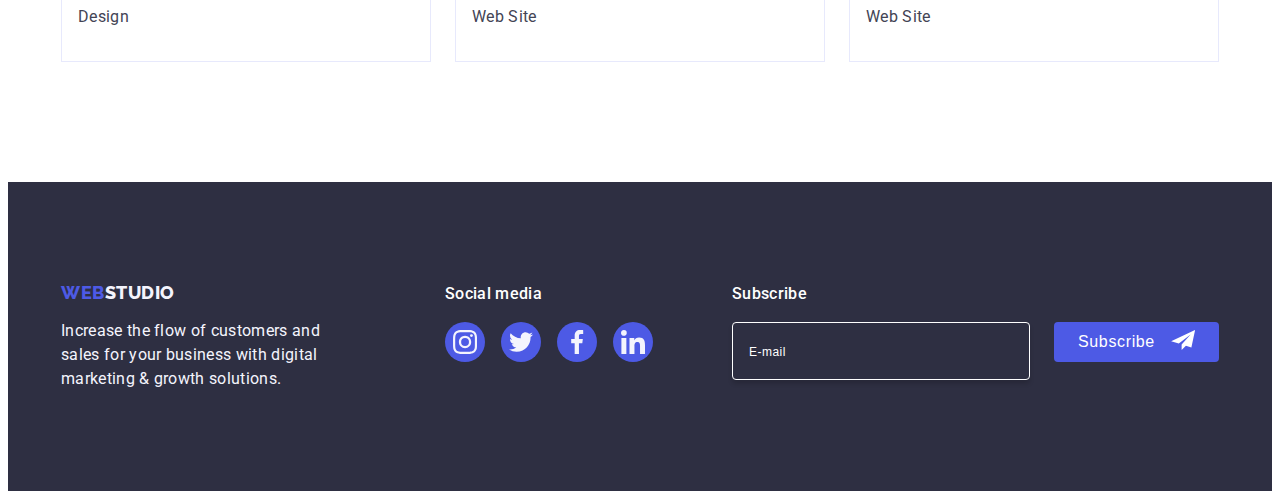
==== commit b2bcbc6e: "hw-07-02" ====
--- a/portfolio.html
+++ b/portfolio.html
@@ -32,14 +32,14 @@
           >
           <ul class="header-menu list">
             <li class="header-item">
-              <a
-                class="header-link link header-padding"
-                href="./index.html"
+              <a class="header-link link header-padding" href="./index.html"
                 >Studio</a
               >
             </li>
             <li class="header-item">
-              <a class="header-link link header-padding current" href="./portfolio.html"
+              <a
+                class="header-link link header-padding current"
+                href="./portfolio.html"
                 >Portfolio</a
               >
             </li>
@@ -165,12 +165,37 @@
             <li class="portfolio-item">
               <a class="portfolio-link link" href="">
                 <div class="portfolio-cover-wrap">
-                  <img
-                    src="./images/portfolio/banking.jpg"
-                    alt="Banking app"
-                    width="360"
-                    height="300"
-                  />
+                  <picture>
+                    <source
+                      srcset="
+                        ./images/portfolio/banking.jpg         1x,
+                        ./images/portfolio/banking_desk_2x.jpg 2x
+                      "
+                      media="(min-width: 1158px)"
+                      width="360"
+                    />
+                    <source
+                      srcset="
+                        ./images/portfolio/banking_tab_1x.jpg 1x,
+                        ./images/portfolio/banking_tab_2x.jpg 2x
+                      "
+                      media="(min-width: 768px)"
+                      width="356"
+                    />
+                    <source
+                      srcset="
+                        ./images/portfolio/banking_mob_1x.jpg 1x,
+                        ./images/portfolio/banking_mob_2x.jpg 2x
+                      "
+                      media="(max-width: 767px)"
+                      width="396"
+                    />
+                    <img
+                      src="./images/portfolio/banking_mob_1x.jpg"
+                      alt="Banking app"
+                      width="356"
+                    />
+                  </picture>
                   <p class="portfolio-cover-text">
                     14 Stylish and User-Friendly App Design Concepts · Task
                     Manager App · Calorie Tracker App · Exotic Fruit Ecommerce
@@ -188,12 +213,37 @@
             <li class="portfolio-item">
               <a class="portfolio-link link" href="">
                 <div class="portfolio-cover-wrap">
-                  <img
-                    src="./images/portfolio/cashless.jpg"
-                    alt="Cashless Payment"
-                    width="360"
-                    height="300"
-                  />
+                  <picture>
+                    <source
+                      srcset="
+                        ./images/portfolio/cashless.jpg         1x,
+                        ./images/portfolio/cashless_desk_2x.jpg 2x
+                      "
+                      media="(min-width: 1158px)"
+                      width="360"
+                    />
+                    <source
+                      srcset="
+                        ./images/portfolio/cashless_tab_1x.jpg 1x,
+                        ./images/portfolio/cashless_tab_2x.jpg 2x
+                      "
+                      media="(min-width: 768px)"
+                      width="356"
+                    />
+                    <source
+                      srcset="
+                        ./images/portfolio/cashless_mob_1x.jpg 1x,
+                        ./images/portfolio/cashless_mob_2x.jpg 2x
+                      "
+                      media="(max-width: 767px)"
+                      width="396"
+                    />
+                    <img
+                      src="./images/portfolio/cashless_mob_1x.jpg"
+                      alt="Cashless Payment"
+                      width="356"
+                    />
+                  </picture>
                   <p class="portfolio-cover-text">
                     14 Stylish and User-Friendly App Design Concepts · Task
                     Manager App · Calorie Tracker App · Exotic Fruit Ecommerce
@@ -209,12 +259,37 @@
             <li class="portfolio-item">
               <a class="portfolio-link link" href="">
                 <div class="portfolio-cover-wrap">
-                  <img
-                    src="./images/portfolio/meditation.jpg"
-                    alt="Meditation App"
-                    width="360"
-                    height="300"
-                  />
+                  <picture>
+                    <source
+                      srcset="
+                        ./images/portfolio/meditation.jpg         1x,
+                        ./images/portfolio/meditation_desk_2x.jpg 2x
+                      "
+                      media="(min-width: 1158px)"
+                      width="360"
+                    />
+                    <source
+                      srcset="
+                        ./images/portfolio/meditation_tab_1x.jpg 1x,
+                        ./images/portfolio/meditation_tab_2x.jpg 2x
+                      "
+                      media="(min-width: 768px)"
+                      width="356"
+                    />
+                    <source
+                      srcset="
+                        ./images/portfolio/meditation_mob_1x.jpg 1x,
+                        ./images/portfolio/meditation_mob_2x.jpg 2x
+                      "
+                      media="(max-width: 767px)"
+                      width="396"
+                    />
+                    <img
+                      src="./images/portfolio/meditation_mob_1x.jpg"
+                      alt="Meditation App"
+                      width="356"
+                    />
+                  </picture>
                   <p class="portfolio-cover-text">
                     14 Stylish and User-Friendly App Design Concepts · Task
                     Manager App · Calorie Tracker App · Exotic Fruit Ecommerce
@@ -230,12 +305,37 @@
             <li class="portfolio-item">
               <a class="portfolio-link link" href="">
                 <div class="portfolio-cover-wrap">
-                  <img
-                    src="./images/portfolio/taxi.jpg"
-                    alt="Taxi driver"
-                    width="360"
-                    height="300"
-                  />
+                  <picture>
+                    <source
+                      srcset="
+                        ./images/portfolio/taxi.jpg         1x,
+                        ./images/portfolio/taxi_desk_2x.jpg 2x
+                      "
+                      media="(min-width: 1158px)"
+                      width="360"
+                    />
+                    <source
+                      srcset="
+                        ./images/portfolio/taxi_tab_1x.jpg 1x,
+                        ./images/portfolio/taxi_tab_2x.jpg 2x
+                      "
+                      media="(min-width: 768px)"
+                      width="356"
+                    />
+                    <source
+                      srcset="
+                        ./images/portfolio/taxi_mob_1x.jpg 1x,
+                        ./images/portfolio/taxi_mob_2x.jpg 2x
+                      "
+                      media="(max-width: 767px)"
+                      width="396"
+                    />
+                    <img
+                      src="./images/portfolio/taxi_mob_1x.jpg"
+                      alt="Taxi driver"
+                      width="356"
+                    />
+                  </picture>
                   <p class="portfolio-cover-text">
                     14 Stylish and User-Friendly App Design Concepts · Task
                     Manager App · Calorie Tracker App · Exotic Fruit Ecommerce
@@ -251,12 +351,37 @@
             <li class="portfolio-item">
               <a class="portfolio-link link" href="">
                 <div class="portfolio-cover-wrap">
-                  <img
-                    src="./images/portfolio/screen.jpg"
-                    alt="Screen illustration on smartphone"
-                    width="360"
-                    height="300"
-                  />
+                  <picture>
+                    <source
+                      srcset="
+                        ./images/portfolio/screen.jpg         1x,
+                        ./images/portfolio/screen_desk_2x.jpg 2x
+                      "
+                      media="(min-width: 1158px)"
+                      width="360"
+                    />
+                    <source
+                      srcset="
+                        ./images/portfolio/screen_tab_1x.jpg 1x,
+                        ./images/portfolio/screen_tab_2x.jpg 2x
+                      "
+                      media="(min-width: 768px)"
+                      width="356"
+                    />
+                    <source
+                      srcset="
+                        ./images/portfolio/screen_mob_1x.jpg 1x,
+                        ./images/portfolio/screen_mob_2x.jpg 2x
+                      "
+                      media="(max-width: 767px)"
+                      width="396"
+                    />
+                    <img
+                      src="./images/portfolio/screen_mob_1x.jpg"
+                      alt="Screen illustration on smartphone"
+                      width="356"
+                    />
+                  </picture>
                   <p class="portfolio-cover-text">
                     14 Stylish and User-Friendly App Design Concepts · Task
                     Manager App · Calorie Tracker App · Exotic Fruit Ecommerce
@@ -272,12 +397,37 @@
             <li class="portfolio-item">
               <a class="portfolio-link link" href="">
                 <div class="portfolio-cover-wrap">
-                  <img
-                    src="./images/portfolio/courses.jpg"
-                    alt="Woman with smartphone"
-                    width="360"
-                    height="300"
-                  />
+                  <picture>
+                    <source
+                      srcset="
+                        ./images/portfolio/courses.jpg         1x,
+                        ./images/portfolio/courses_desk_2x.jpg 2x
+                      "
+                      media="(min-width: 1158px)"
+                      width="360"
+                    />
+                    <source
+                      srcset="
+                        ./images/portfolio/courses_tab_1x.jpg 1x,
+                        ./images/portfolio/courses_tab_2x.jpg 2x
+                      "
+                      media="(min-width: 768px)"
+                      width="356"
+                    />
+                    <source
+                      srcset="
+                        ./images/portfolio/courses_mob_1x.jpg 1x,
+                        ./images/portfolio/courses_mob_2x.jpg 2x
+                      "
+                      media="(max-width: 767px)"
+                      width="396"
+                    />
+                    <img
+                      src="./images/portfolio/courses_mob_1x.jpg"
+                      alt="Woman with smartphone"
+                      width="356"
+                    />
+                  </picture>
                   <p class="portfolio-cover-text">
                     14 Stylish and User-Friendly App Design Concepts · Task
                     Manager App · Calorie Tracker App · Exotic Fruit Ecommerce
@@ -293,12 +443,37 @@
             <li class="portfolio-item">
               <a class="portfolio-link link" href="">
                 <div class="portfolio-cover-wrap">
-                  <img
-                    src="./images/portfolio/instagram.jpg"
-                    alt="Instagram stories concept"
-                    width="360"
-                    height="300"
-                  />
+                  <picture>
+                    <source
+                      srcset="
+                        ./images/portfolio/instagram.jpg         1x,
+                        ./images/portfolio/instagram_desk_2x.jpg 2x
+                      "
+                      media="(min-width: 1158px)"
+                      width="360"
+                    />
+                    <source
+                      srcset="
+                        ./images/portfolio/instagram_tab_1x.jpg 1x,
+                        ./images/portfolio/instagram_tab_2x.jpg 2x
+                      "
+                      media="(min-width: 768px)"
+                      width="356"
+                    />
+                    <source
+                      srcset="
+                        ./images/portfolio/instagram_mob_1x.jpg 1x,
+                        ./images/portfolio/instagram_mob_2x.jpg 2x
+                      "
+                      media="(max-width: 767px)"
+                      width="396"
+                    />
+                    <img
+                      src="./images/portfolio/instagram_mob_1x.jpg"
+                      alt="Instagram stories concept"
+                      width="356"
+                    />
+                  </picture>
                   <p class="portfolio-cover-text">
                     14 Stylish and User-Friendly App Design Concepts · Task
                     Manager App · Calorie Tracker App · Exotic Fruit Ecommerce
@@ -316,12 +491,37 @@
             <li class="portfolio-item">
               <a class="portfolio-link link" href="">
                 <div class="portfolio-cover-wrap">
-                  <img
-                    src="./images/portfolio/organic.jpg"
-                    alt="Woman with a bag of food"
-                    width="360"
-                    height="300"
-                  />
+                  <picture>
+                    <source
+                      srcset="
+                        ./images/portfolio/organic.jpg         1x,
+                        ./images/portfolio/organic_desk_2x.jpg 2x
+                      "
+                      media="(min-width: 1158px)"
+                      width="360"
+                    />
+                    <source
+                      srcset="
+                        ./images/portfolio/organic_tab_1x.jpg 1x,
+                        ./images/portfolio/organic_tab_2x.jpg 2x
+                      "
+                      media="(min-width: 768px)"
+                      width="356"
+                    />
+                    <source
+                      srcset="
+                        ./images/portfolio/organic_mob_1x.jpg 1x,
+                        ./images/portfolio/organic_mob_2x.jpg 2x
+                      "
+                      media="(max-width: 767px)"
+                      width="396"
+                    />
+                    <img
+                      src="./images/portfolio/organic_mob_1x.jpg"
+                      alt="Woman with a bag of food"
+                      width="356"
+                    />
+                  </picture>
                   <p class="portfolio-cover-text">
                     14 Stylish and User-Friendly App Design Concepts · Task
                     Manager App · Calorie Tracker App · Exotic Fruit Ecommerce
@@ -337,12 +537,37 @@
             <li class="portfolio-item">
               <a class="portfolio-link link" href="">
                 <div class="portfolio-cover-wrap">
-                  <img
-                    src="./images/portfolio/coffee.jpg"
-                    alt="Cup of coffee"
-                    width="360"
-                    height="300"
-                  />
+                  <picture>
+                    <source
+                      srcset="
+                        ./images/portfolio/coffee.jpg         1x,
+                        ./images/portfolio/coffee_desk_2x.jpg 2x
+                      "
+                      media="(min-width: 1158px)"
+                      width="360"
+                    />
+                    <source
+                      srcset="
+                        ./images/portfolio/coffee_tab_1x.jpg 1x,
+                        ./images/portfolio/coffee_tab_2x.jpg 2x
+                      "
+                      media="(min-width: 768px)"
+                      width="356"
+                    />
+                    <source
+                      srcset="
+                        ./images/portfolio/coffee_mob_1x.jpg 1x,
+                        ./images/portfolio/coffee_mob_2x.jpg 2x
+                      "
+                      media="(max-width: 767px)"
+                      width="396"
+                    />
+                    <img
+                      src="./images/portfolio/coffee_mob_1x.jpg"
+                      alt="CCup of coffee"
+                      width="356"
+                    />
+                  </picture>
                   <p class="portfolio-cover-text">
                     14 Stylish and User-Friendly App Design Concepts · Task
                     Manager App · Calorie Tracker App · Exotic Fruit Ecommerce
--- a/css/styles.css
+++ b/css/styles.css
@@ -315,6 +315,8 @@
 
 .header {
   border-bottom: 1px solid #e7e9fc;
+  box-shadow: 0px 1px 6px rgba(46, 47, 66, 0.08),
+    0px 1px 1px rgba(46, 47, 66, 0.16), 0px 2px 1px rgba(46, 47, 66, 0.08);
 }
 
 .container-header {
@@ -545,7 +547,6 @@
 }
 
 .benefits-item {
-  font-weight: 500;
   font-size: 36px;
   line-height: 1.11;
   letter-spacing: 0.02em;
@@ -804,15 +805,18 @@
 /* FILTER */
 
 .portfolio {
-  padding-top: 96px;
-  padding-bottom: 120px;
+  padding-top: 48px;
+  padding-bottom: 48px;
 }
 
 .filter-list {
   display: flex;
-  margin-bottom: 72px;
-  gap: 24px;
-  justify-content: center;
+  flex-wrap: wrap;
+  align-content: start;
+  margin-bottom: 48px;
+  row-gap: 16px;
+  column-gap: 24px;
+  width: 320px;
 }
 
 .filter-btn {
@@ -828,8 +832,9 @@
   color: var(--brand-color);
   background-color: var(--filter-btn-color);
   cursor: pointer;
-  padding: 12px 24px;
-  min-width: 69px;
+  padding: 8px 16px;
+  min-width: 53px;
+  min-height: 40px;
   border: 1px solid #e7e9fc;
   border-radius: 4px;
   transition: background-color 250ms var(--cubic), color 250ms var(--cubic),
@@ -845,48 +850,20 @@
   border: transparent;
 }
 
-.portfolio-list {
-  display: flex;
-  flex-wrap: wrap;
-  column-gap: 24px;
-  row-gap: 48px;
-}
-
-.portfolio-item {
-  flex-basis: calc ((100%-24px * 2)/3);
-}
-
-.portfolio-cover-wrap {
-  position: relative;
-  overflow: hidden;
+.portfolio-item:not(:last-child) {
+  margin-bottom: 48px;
 }
 
 .portfolio-cover-text {
-  position: absolute;
-  padding: 40px 32px;
-  background-color: var(--brand-color);
-  font-size: 16px;
-  line-height: 1.5;
-  letter-spacing: 0.02em;
-  color: #f4f4fd;
-  top: 0;
-  height: 100%;
-  transform: translateY(100%);
-  transition: transform 250ms var(--cubic);
-}
-
-.portfolio-link:hover .portfolio-cover-text,
-.portfolio-link:focus .portfolio-cover-text {
-  transform: translate(0);
+  display: none;
 }
 
 .portfolio-item-footer {
-  padding-left: 16px;
-  padding-top: 32px;
-  padding-bottom: 32px;
+  padding: 32px 16px;
   border-left: 1px solid #e7e9fc;
   border-right: 1px solid #e7e9fc;
   border-bottom: 1px solid #e7e9fc;
+  box-shadow: 0px 1px 6px rgba(46, 47, 66, 0.08);
   transition: border-left 250ms var(--cubic), border-right 250ms var(--cubic),
     border-bottom 250ms var(--cubic), box-shadow 250ms var(--cubic);
 }
--- a/css/media.css
+++ b/css/media.css
@@ -219,6 +219,40 @@
 
   .btn-subscribe-wrap {
     margin: 0;
+  }
+
+  /* portfolio */
+  /* filter */
+
+  .portfolio {
+    padding-top: 64px;
+    padding-bottom: 96px;
+  }
+
+  .filter-list {
+    margin-bottom: 64px;
+    gap: 24px;
+    justify-content: center;
+    width: 100%;
+  }
+
+  .filter-btn {
+    padding: 12px 24px;
+  }
+
+  .portfolio-list {
+    display: flex;
+    flex-wrap: wrap;
+    column-gap: 24px;
+    row-gap: 72px;
+  }
+
+  .portfolio-item {
+    flex-basis: calc((100% - 24px) / 2);
+  }
+
+  .portfolio-item:not(:last-child) {
+    margin-bottom: 0;
   }
 }
 
@@ -314,6 +348,7 @@
   }
 
   .benefits-item {
+    font-weight: 500;
     font-size: 20px;
     line-height: 1.2;
   }
@@ -380,4 +415,53 @@
   .subscribe-input::placeholder {
     color: #ffffff;
   }
+
+  /* portfolio */
+  /* filter */
+
+  .portfolio {
+    padding-top: 100px;
+    padding-bottom: 120px;
+  }
+
+  .filter-list {
+    margin-bottom: 72px;
+  }
+
+  .portfolio-list {
+    row-gap: 48px;
+  }
+
+  .portfolio-item {
+    flex-basis: calc((100% - 24px * 2) / 3);
+  }
+
+  .portfolio-cover-wrap {
+    position: relative;
+    overflow: hidden;
+  }
+
+  .portfolio-cover-text {
+    display: block;
+    position: absolute;
+    padding: 40px 32px;
+    background-color: var(--brand-color);
+    font-size: 16px;
+    line-height: 1.5;
+    letter-spacing: 0.02em;
+    color: #f4f4fd;
+    top: 0;
+    height: 100%;
+    transform: translateY(100%);
+    transition: transform 250ms var(--cubic);
+  }
+
+  .portfolio-link:hover .portfolio-cover-text,
+  .portfolio-link:focus .portfolio-cover-text {
+    transform: translate(0);
+  }
+
+  .portfolio-item-footer {
+    box-shadow: none;
+  }
 }
